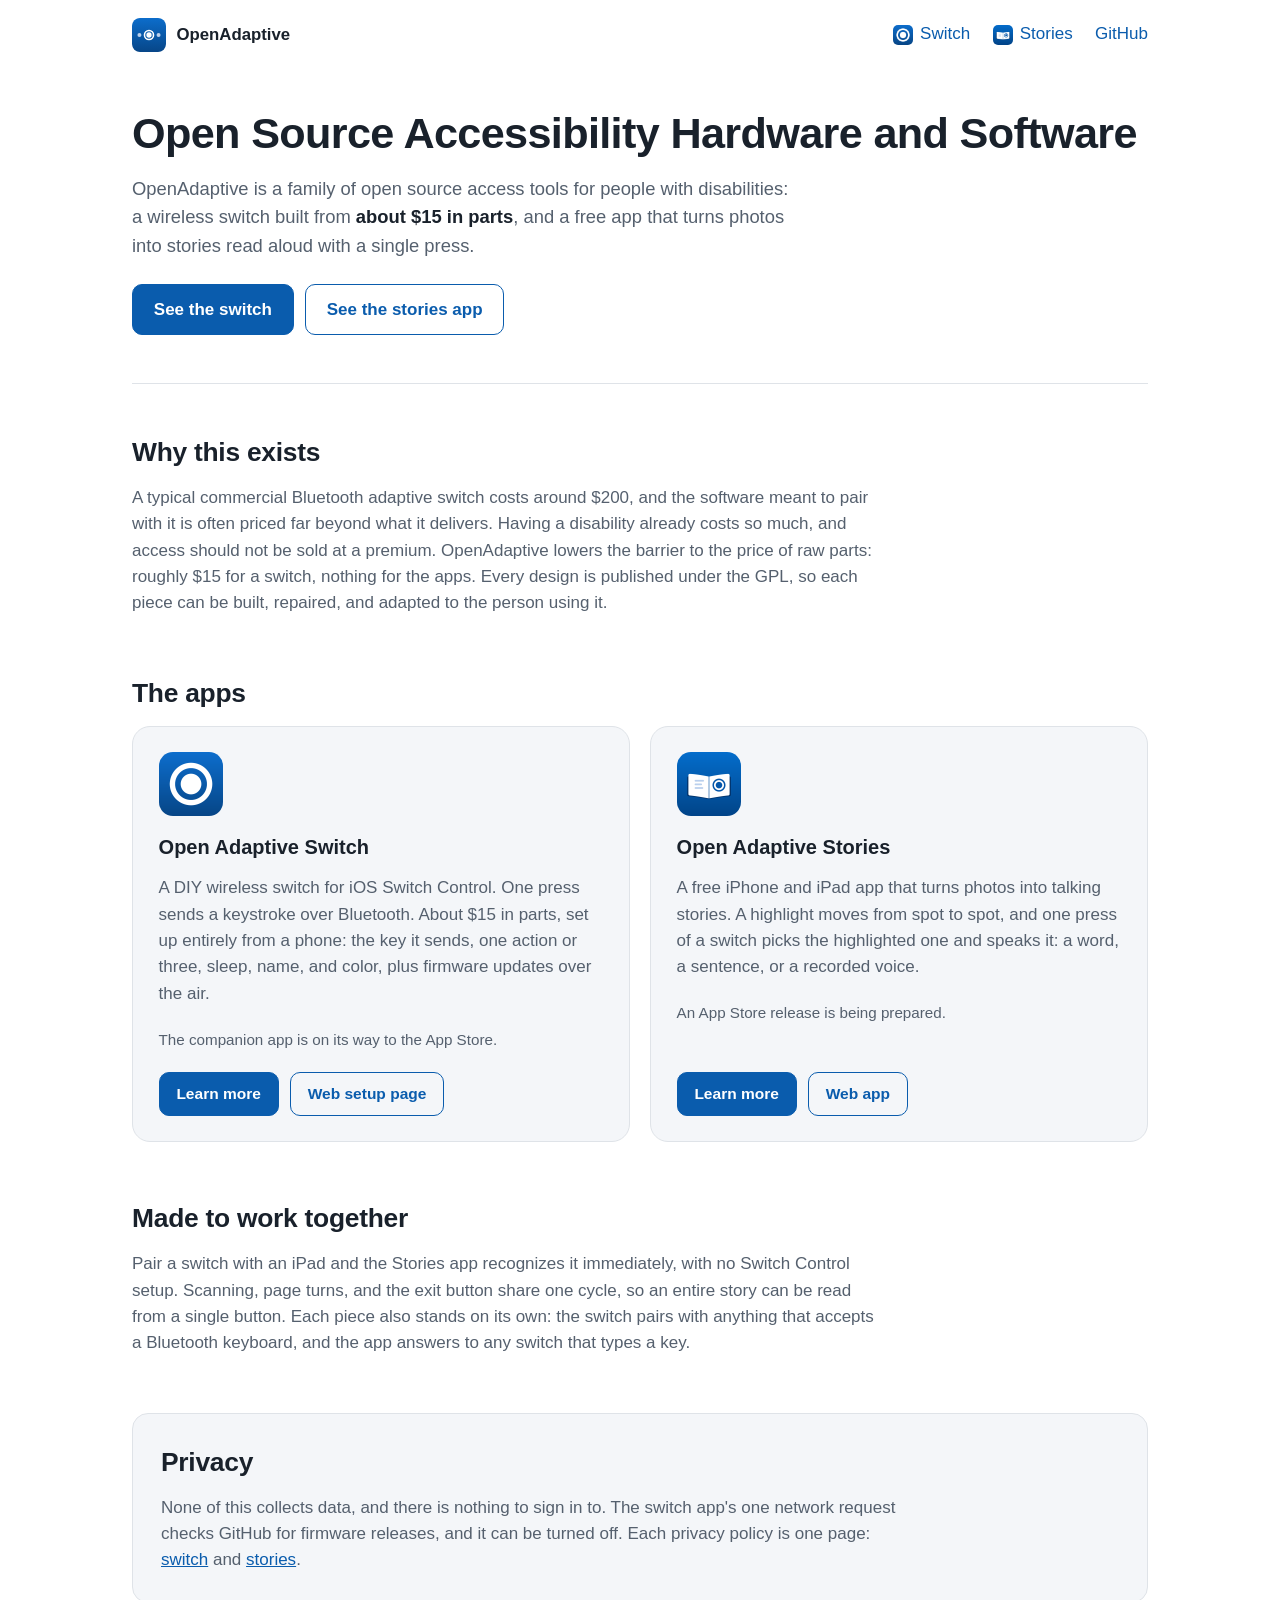
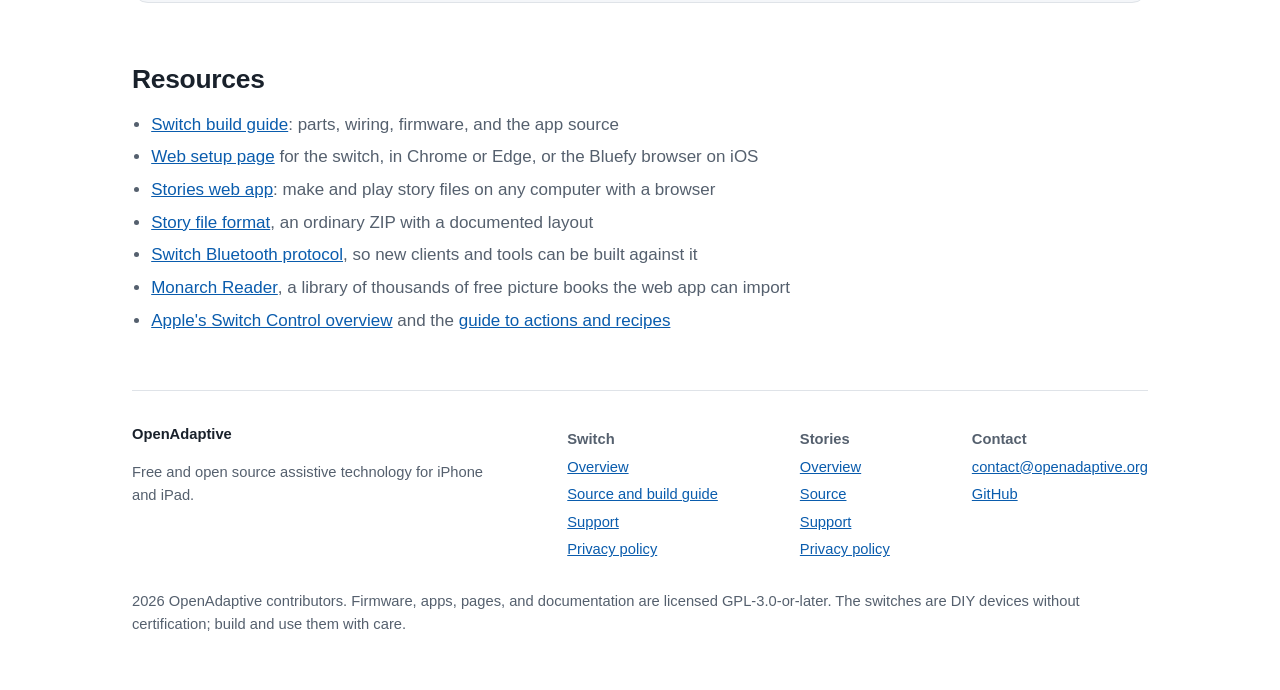
==== index.html @ c59f686b "Open Adaptive site: home, switch and stories pages, hosted web app, privacy and support" ====
<!DOCTYPE html>
<html lang="en">
<head>
<meta charset="utf-8">
<meta name="viewport" content="width=device-width, initial-scale=1">
<title>OpenAdaptive: Open Source Accessibility Hardware and Software</title>
<meta name="description" content="OpenAdaptive makes free, open source assistive technology: a DIY Bluetooth accessibility switch built from about $15 in parts, and a free app that turns photos into stories read aloud with a single switch press.">
<link rel="canonical" href="https://openadaptive.org/">
<link rel="stylesheet" href="/assets/site.css">
<link rel="icon" type="image/png" sizes="32x32" href="/assets/favicon-32.png">
<link rel="icon" type="image/svg+xml" href="/assets/logo.svg">
<link rel="apple-touch-icon" href="/assets/apple-touch-icon.png">
<meta property="og:type" content="website">
<meta property="og:site_name" content="OpenAdaptive">
<meta property="og:title" content="OpenAdaptive: Open Source Accessibility Hardware and Software">
<meta property="og:description" content="A DIY Bluetooth accessibility switch built from about $15 in parts, and a free app that turns photos into talking stories. All open source.">
<meta property="og:url" content="https://openadaptive.org/">
<meta property="og:image" content="https://openadaptive.org/assets/og-image.png">
<meta property="og:image:width" content="1200">
<meta property="og:image:height" content="630">
<meta name="twitter:card" content="summary_large_image">
<meta name="twitter:title" content="OpenAdaptive: Open Source Accessibility Hardware and Software">
<meta name="twitter:description" content="A DIY Bluetooth accessibility switch built from about $15 in parts, and a free app that turns photos into talking stories. All open source.">
<meta name="twitter:image" content="https://openadaptive.org/assets/og-image.png">
<script type="application/ld+json">
{
  "@context": "https://schema.org",
  "@graph": [
    {
      "@type": "WebSite",
      "@id": "https://openadaptive.org/#website",
      "url": "https://openadaptive.org/",
      "name": "OpenAdaptive",
      "description": "Free, open source assistive technology for iPhone and iPad: a DIY Bluetooth accessibility switch and apps built to work with it."
    },
    {
      "@type": "MobileApplication",
      "name": "Open Adaptive Switch",
      "operatingSystem": "iOS",
      "applicationCategory": "UtilitiesApplication",
      "description": "A DIY Bluetooth accessibility switch for iOS Switch Control, with a free companion app for setup and firmware updates.",
      "url": "https://openadaptive.org/switch/",
      "offers": { "@type": "Offer", "price": "0", "priceCurrency": "USD" },
      "license": "https://www.gnu.org/licenses/gpl-3.0.html",
      "sameAs": ["https://github.com/mikavj/open-adaptive-switch", "https://openadaptiveswitch.com/"]
    },
    {
      "@type": "MobileApplication",
      "name": "Open Adaptive Stories",
      "operatingSystem": "iOS",
      "applicationCategory": "EducationalApplication",
      "description": "A free iPhone and iPad app that turns photos into stories read aloud with an adaptive switch.",
      "url": "https://openadaptive.org/stories/",
      "offers": { "@type": "Offer", "price": "0", "priceCurrency": "USD" },
      "license": "https://www.gnu.org/licenses/gpl-3.0.html",
      "sameAs": ["https://github.com/mikavj/open-adaptive-stories"]
    }
  ]
}
</script>
</head>
<body>
<a class="skip" href="#main">Skip to content</a>

<div class="shell">
  <header class="top">
    <img src="/assets/logo.svg" alt="" width="34" height="34">
    <a class="name" href="/">OpenAdaptive</a>
    <nav aria-label="Main">
      <a href="/switch/"><img src="/assets/switch-icon.png" alt="" width="20" height="20">Switch</a>
      <a href="/stories/"><img src="/assets/stories-icon.png" alt="" width="20" height="20">Stories</a>
      <a href="https://github.com/mikavj">GitHub</a>
    </nav>
  </header>

  <main id="main">
    <div class="hero">
      <h1>Open Source Accessibility Hardware and Software</h1>
      <p class="lede">OpenAdaptive is a family of open source access tools
      for people with disabilities: a wireless switch built from
      <strong>about $15 in parts</strong>, and a free app that turns
      photos into stories read aloud with a single press.</p>
      <div class="actions">
        <a class="btn" href="/switch/">See the switch</a>
        <a class="btn ghost" href="/stories/">See the stories app</a>
      </div>
    </div>

    <section aria-labelledby="why">
      <h2 id="why">Why this exists</h2>
      <p class="sect-lede">A typical commercial Bluetooth adaptive switch
      costs around $200, and the software meant to pair with it is often
      priced far beyond what it delivers. Having a disability already
      costs so much, and access should not be sold at a premium. OpenAdaptive lowers the barrier to
      the price of raw parts: roughly $15 for a switch, nothing for the
      apps. Every design is published under the GPL, so each piece can be
      built, repaired, and adapted to the person using it.</p>
    </section>

    <section aria-labelledby="apps">
      <h2 id="apps">The apps</h2>
      <div class="apps">
        <div class="app-card">
          <img src="/assets/switch-icon.png" alt="" width="64" height="64">
          <h3>Open Adaptive Switch</h3>
          <p>A DIY wireless switch for iOS Switch Control. One press
          sends a keystroke over Bluetooth. About $15 in parts, set up
          entirely from a phone: the key it sends, one action or three,
          sleep, name, and color, plus firmware updates over the air.</p>
          <p class="soon" style="margin:0 0 0.9rem">The companion app is on
          its way to the App Store.</p>
          <div class="actions">
            <a class="btn" href="/switch/">Learn more</a>
            <a class="btn ghost" href="https://mikavj.github.io/open-adaptive-switch/">Web setup page</a>
          </div>
        </div>
        <div class="app-card">
          <img src="/assets/stories-icon.png" alt="" width="64" height="64">
          <h3>Open Adaptive Stories</h3>
          <p>A free iPhone and iPad app that turns photos into talking
          stories. A highlight moves from spot to spot, and one press of
          a switch picks the highlighted one and speaks it: a word, a
          sentence, or a recorded voice.</p>
          <p class="soon" style="margin:0 0 0.9rem">An App Store release is
          being prepared.</p>
          <div class="actions">
            <a class="btn" href="/stories/">Learn more</a>
            <a class="btn ghost" href="/stories/app/">Web app</a>
          </div>
        </div>
      </div>
    </section>

    <section aria-labelledby="together">
      <h2 id="together">Made to work together</h2>
      <p class="sect-lede">Pair a switch with an iPad and the Stories app
      recognizes it immediately, with no Switch Control setup. Scanning,
      page turns, and the exit button share one cycle, so an entire story
      can be read from a single button. Each piece also stands on its
      own: the switch pairs with anything that accepts a Bluetooth
      keyboard, and the app answers to any switch that types a key.</p>
    </section>

    <section aria-labelledby="privacy">
      <div class="quiet">
        <h2 id="privacy">Privacy</h2>
        <p class="sect-lede" style="margin-bottom:0">None of this collects
        data, and there is nothing to sign in to. The switch app's one
        network request checks GitHub for firmware releases, and it can be
        turned off. Each privacy policy is one page:
        <a href="https://openadaptiveswitch.com/privacy/">switch</a>
        and <a href="/stories/privacy/">stories</a>.</p>
      </div>
    </section>

    <section aria-labelledby="resources">
      <h2 id="resources">Resources</h2>
      <ul class="links">
        <li><a href="https://github.com/mikavj/open-adaptive-switch">Switch build guide</a>: parts, wiring, firmware, and the app source</li>
        <li><a href="https://mikavj.github.io/open-adaptive-switch/">Web setup page</a> for the switch, in Chrome or Edge, or the Bluefy browser on iOS</li>
        <li><a href="/stories/app/">Stories web app</a>: make and play story files on any computer with a browser</li>
        <li><a href="https://github.com/mikavj/open-adaptive-stories/blob/main/docs/format.md">Story file format</a>, an ordinary ZIP with a documented layout</li>
        <li><a href="https://github.com/mikavj/open-adaptive-switch/blob/main/docs/ble-protocol.md">Switch Bluetooth protocol</a>, so new clients and tools can be built against it</li>
        <li><a href="https://monarchreader.com">Monarch Reader</a>, a library of thousands of free picture books the web app can import</li>
        <li><a href="https://support.apple.com/en-us/119835">Apple's Switch Control overview</a> and the <a href="https://support.apple.com/guide/iphone/use-switch-control-iph8de250c54/ios">guide to actions and recipes</a></li>
      </ul>
    </section>
  </main>

  <footer>
    <div class="cols">
      <div>
        <strong style="color:var(--fg)">OpenAdaptive</strong>
        <p style="max-width:24em">Free and open source assistive technology
        for iPhone and iPad.</p>
      </div>
      <ul>
        <li><strong>Switch</strong></li>
        <li><a href="/switch/">Overview</a></li>
        <li><a href="https://github.com/mikavj/open-adaptive-switch">Source and build guide</a></li>
        <li><a href="https://openadaptiveswitch.com/support/">Support</a></li>
        <li><a href="https://openadaptiveswitch.com/privacy/">Privacy policy</a></li>
      </ul>
      <ul>
        <li><strong>Stories</strong></li>
        <li><a href="/stories/">Overview</a></li>
        <li><a href="https://github.com/mikavj/open-adaptive-stories">Source</a></li>
        <li><a href="/stories/support/">Support</a></li>
        <li><a href="/stories/privacy/">Privacy policy</a></li>
      </ul>
      <ul>
        <li><strong>Contact</strong></li>
        <li><a href="mailto:contact@openadaptive.org">contact@openadaptive.org</a></li>
        <li><a href="https://github.com/mikavj">GitHub</a></li>
      </ul>
    </div>
    <p class="fine">2026 OpenAdaptive contributors. Firmware, apps, pages,
    and documentation are licensed GPL-3.0-or-later. The switches are DIY
    devices without certification; build and use them with care.</p>
  </footer>
</div>

</body>
</html>
---- assets/site.css ----
:root {
  --bg: #ffffff; --fg: #19212b; --muted: #55606e;
  --accent: #0a5cad; --accent-fg: #ffffff;
  --card: #f4f6f9; --line: #dfe3e8; --frame: #10151c;
}
@media (prefers-color-scheme: dark) {
  :root {
    --bg: #14171a; --fg: #e8eaed; --muted: #9aa4b0;
    --accent: #4d9fe8; --accent-fg: #0d1117;
    --card: #1d2126; --line: #32383f; --frame: #000000;
  }
}
* { box-sizing: border-box; }
html { scroll-behavior: smooth; }
@media (prefers-reduced-motion: reduce) { html { scroll-behavior: auto; } }
body {
  margin: 0; background: var(--bg); color: var(--fg);
  font-family: -apple-system, BlinkMacSystemFont, "Segoe UI", Roboto, "Helvetica Neue", sans-serif;
  font-size: 17px; line-height: 1.55;
  -webkit-font-smoothing: antialiased;
}
.shell { max-width: 66rem; margin: 0 auto; padding: 0 1.25rem; }
.shell.narrow { max-width: 46rem; }
a { color: var(--accent); }
a:focus-visible, button:focus-visible, summary:focus-visible {
  outline: 3px solid var(--accent); outline-offset: 2px; border-radius: 4px;
}
.skip {
  position: absolute; left: -999px; top: 0; background: var(--accent);
  color: var(--accent-fg); padding: 0.5rem 1rem; z-index: 10;
}
.skip:focus { left: 0; }

.top { display: flex; align-items: center; gap: 0.65rem; padding: 1.1rem 0; flex-wrap: wrap; }
.top img { width: 34px; height: 34px; border-radius: 8px; }
.top .name { font-weight: 650; font-size: 1.05rem; color: var(--fg); text-decoration: none; }
.top nav { margin-left: auto; display: flex; align-items: center; gap: 1.4rem; }
.top nav a {
  text-decoration: none; font-weight: 500;
  display: inline-flex; align-items: center; gap: 0.45rem;
}
.top nav a img { width: 20px; height: 20px; border-radius: 5px; flex: none; }
.top nav a[aria-current="page"] { color: var(--fg); }

.hero { padding: 2.5rem 0 3rem; border-bottom: 1px solid var(--line); margin-bottom: 3rem; }
.hero.split { display: grid; grid-template-columns: 7fr 4fr; gap: 2.5rem; align-items: center; }
h1 { font-size: clamp(1.9rem, 4.5vw, 2.7rem); line-height: 1.15; margin: 0 0 1rem; letter-spacing: -0.015em; }
.lede { font-size: 1.15rem; color: var(--muted); margin: 0 0 1.5rem; max-width: 36em; }
.lede strong { color: var(--fg); font-weight: 600; }
.actions { display: flex; flex-wrap: wrap; gap: 0.7rem; align-items: center; }
.btn {
  display: inline-block; padding: 0.7rem 1.3rem; border-radius: 10px;
  border: 1.5px solid var(--accent); background: var(--accent);
  color: var(--accent-fg); text-decoration: none; font-weight: 600;
}
.btn.ghost { background: transparent; color: var(--accent); }
.soon { margin: 0.9rem 0 0; font-size: 0.95rem; color: var(--muted); }

.hero-icon { width: 168px; height: 168px; border-radius: 38px; box-shadow: 0 18px 40px rgba(10, 25, 45, 0.25); margin: 0 auto; display: block; }
.hero-photo {
  display: block; width: 100%; max-width: 380px; height: auto; margin: 0 auto;
  filter: drop-shadow(0 22px 26px rgba(5, 30, 70, 0.35));
}

section { margin: 0 0 3.5rem; }
h2 { font-size: 1.65rem; letter-spacing: -0.01em; margin: 0 0 0.75rem; }
h3 { font-size: 1.15rem; margin: 0 0 0.35rem; }
.sect-lede { color: var(--muted); max-width: 44em; margin: 0 0 1.75rem; }
.sect-lede a { font-weight: 500; }
.links { color: var(--muted); margin: 0 0 1.75rem; padding-left: 1.2rem; }
.links li { margin: 0.4rem 0; }
.links a { font-weight: 500; }

.apps { display: grid; grid-template-columns: repeat(auto-fit, minmax(19rem, 1fr)); gap: 1.25rem; }
.app-card {
  background: var(--card); border: 1px solid var(--line); border-radius: 18px;
  padding: 1.6rem; display: flex; flex-direction: column; gap: 0.4rem;
}
.app-card img { width: 64px; height: 64px; border-radius: 14px; margin-bottom: 0.6rem; }
.app-card h3 { font-size: 1.25rem; }
.app-card p { margin: 0 0 0.9rem; color: var(--muted); }
.app-card .actions { margin-top: auto; }
.app-card .btn { padding: 0.55rem 1.05rem; font-size: 0.97rem; }

.features { display: grid; grid-template-columns: repeat(auto-fit, minmax(16rem, 1fr)); gap: 1rem; }
.feature { background: var(--card); border: 1px solid var(--line); border-radius: 14px; padding: 1.25rem 1.25rem 1.1rem; }
.feature svg { color: var(--accent); margin-bottom: 0.55rem; }
.feature h3 { font-size: 1.02rem; margin: 0 0 0.35rem; }
.feature p { margin: 0; color: var(--muted); font-size: 0.97rem; }

.quiet { background: var(--card); border: 1px solid var(--line); border-radius: 16px; padding: 1.75rem; }
.quiet p:last-child { margin-bottom: 0; }

.contact { background: var(--card); border: 1px solid var(--line); border-radius: 16px; padding: 1.5rem 1.5rem 1.4rem; }
.contact p { color: var(--muted); }
.contact .btn { margin: 0.4rem 0.4rem 0.2rem 0; }

.faq details { border-bottom: 1px solid var(--line); padding: 0.35rem 0; }
.faq summary {
  cursor: pointer; font-weight: 600; padding: 0.55rem 0; list-style: none;
  display: flex; justify-content: space-between; align-items: center; gap: 1rem;
}
.faq summary::-webkit-details-marker { display: none; }
.faq summary::after { content: "+"; color: var(--accent); font-size: 1.3rem; font-weight: 400; flex: none; }
.faq details[open] summary::after { content: "\2212"; }
.faq details p, .faq details li { color: var(--muted); max-width: 46em; }
.faq details p { margin: 0 0 0.9rem; }
.faq details ul { margin: 0 0 0.9rem; padding-left: 1.2rem; }

.cta { text-align: center; padding: 3rem 1.5rem; background: var(--card); border: 1px solid var(--line); border-radius: 18px; }
.cta h2 { margin-bottom: 0.5rem; }
.cta p { color: var(--muted); margin: 0 auto 1.5rem; max-width: 36em; }

.page-title { font-size: 2rem; letter-spacing: -0.015em; margin: 1.75rem 0 0.35rem; }
.date { color: var(--muted); margin: 0 0 1.5rem; }
main.doc h2 { font-size: 1.25rem; margin: 2rem 0 0.5rem; }
main.doc p { margin: 0.6rem 0; }

footer { border-top: 1px solid var(--line); margin-top: 3.5rem; padding: 2rem 0 2.5rem; color: var(--muted); font-size: 0.92rem; }
footer .cols { display: flex; flex-wrap: wrap; gap: 1rem 3rem; justify-content: space-between; align-items: flex-start; }
footer ul { list-style: none; margin: 0; padding: 0; }
footer li { margin: 0.3rem 0; }
footer .fine { margin-top: 1.5rem; }

@media (max-width: 760px) {
  .hero.split { grid-template-columns: 1fr; gap: 2rem; }
  .hero-icon { width: 128px; height: 128px; border-radius: 29px; }
}
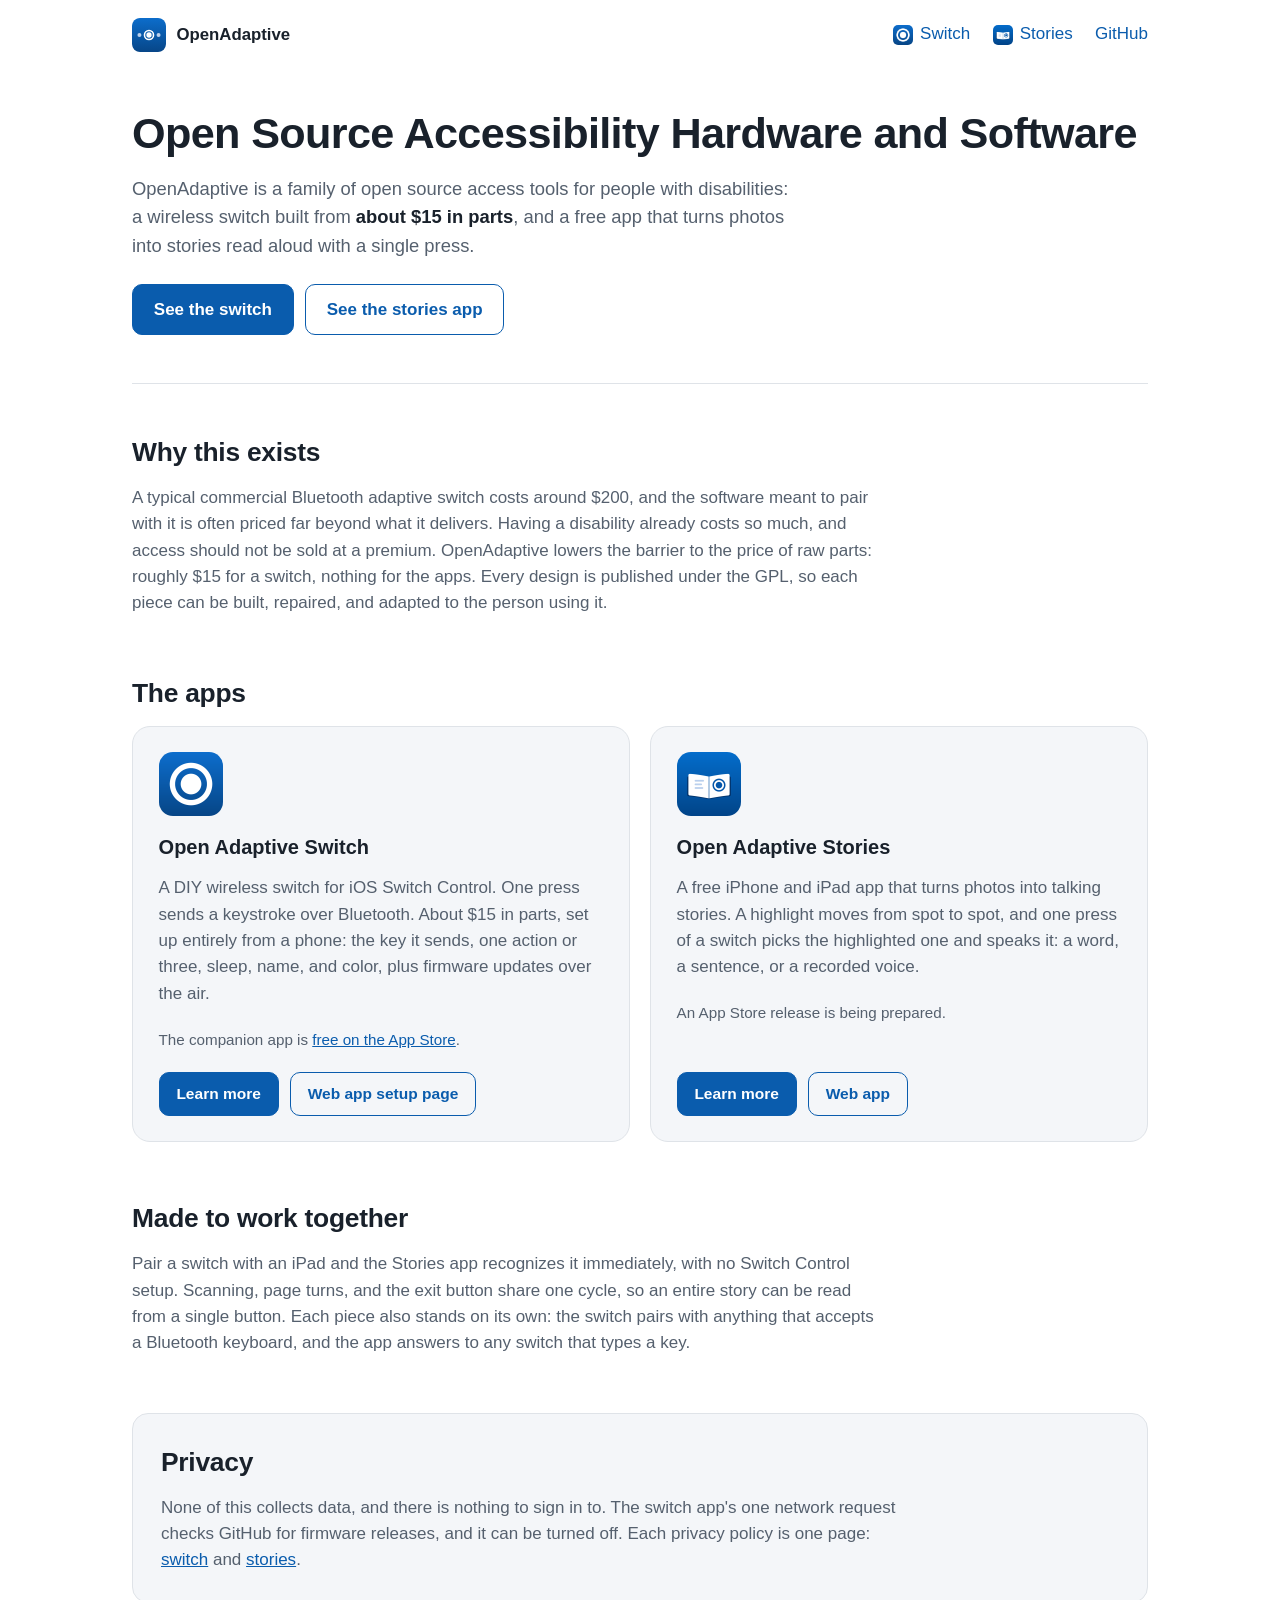
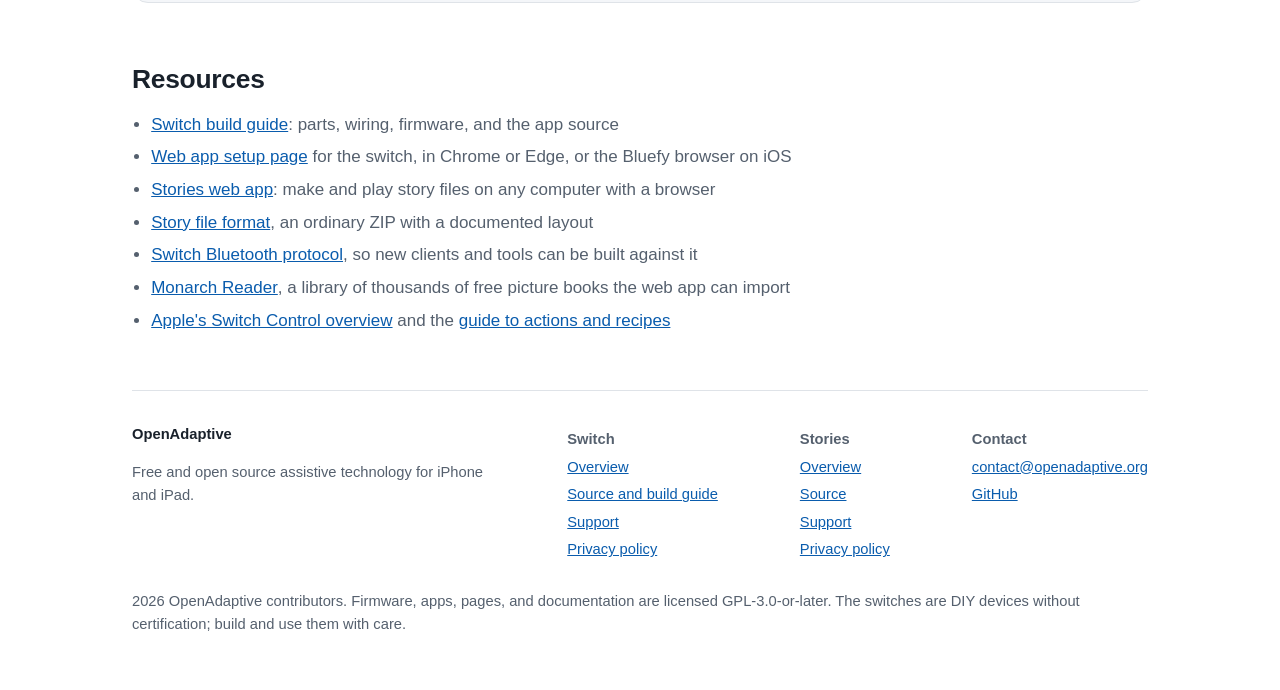
==== commit 2b3ced1a: "Merge switch site onto openadaptive.org, App Store launch updates" ====
--- a/index.html
+++ b/index.html
@@ -107,11 +107,12 @@
           sends a keystroke over Bluetooth. About $15 in parts, set up
           entirely from a phone: the key it sends, one action or three,
           sleep, name, and color, plus firmware updates over the air.</p>
-          <p class="soon" style="margin:0 0 0.9rem">The companion app is on
-          its way to the App Store.</p>
+          <p class="soon" style="margin:0 0 0.9rem">The companion app is
+          <a href="https://apps.apple.com/us/app/open-adaptive-switch/id6788922532">free
+          on the App Store</a>.</p>
           <div class="actions">
             <a class="btn" href="/switch/">Learn more</a>
-            <a class="btn ghost" href="https://mikavj.github.io/open-adaptive-switch/">Web setup page</a>
+            <a class="btn ghost" href="https://mikavj.github.io/open-adaptive-switch/">Web app setup page</a>
           </div>
         </div>
         <div class="app-card">
@@ -148,7 +149,7 @@
         data, and there is nothing to sign in to. The switch app's one
         network request checks GitHub for firmware releases, and it can be
         turned off. Each privacy policy is one page:
-        <a href="https://openadaptiveswitch.com/privacy/">switch</a>
+        <a href="/switch/privacy/">switch</a>
         and <a href="/stories/privacy/">stories</a>.</p>
       </div>
     </section>
@@ -157,7 +158,7 @@
       <h2 id="resources">Resources</h2>
       <ul class="links">
         <li><a href="https://github.com/mikavj/open-adaptive-switch">Switch build guide</a>: parts, wiring, firmware, and the app source</li>
-        <li><a href="https://mikavj.github.io/open-adaptive-switch/">Web setup page</a> for the switch, in Chrome or Edge, or the Bluefy browser on iOS</li>
+        <li><a href="https://mikavj.github.io/open-adaptive-switch/">Web app setup page</a> for the switch, in Chrome or Edge, or the Bluefy browser on iOS</li>
         <li><a href="/stories/app/">Stories web app</a>: make and play story files on any computer with a browser</li>
         <li><a href="https://github.com/mikavj/open-adaptive-stories/blob/main/docs/format.md">Story file format</a>, an ordinary ZIP with a documented layout</li>
         <li><a href="https://github.com/mikavj/open-adaptive-switch/blob/main/docs/ble-protocol.md">Switch Bluetooth protocol</a>, so new clients and tools can be built against it</li>
@@ -178,8 +179,8 @@
         <li><strong>Switch</strong></li>
         <li><a href="/switch/">Overview</a></li>
         <li><a href="https://github.com/mikavj/open-adaptive-switch">Source and build guide</a></li>
-        <li><a href="https://openadaptiveswitch.com/support/">Support</a></li>
-        <li><a href="https://openadaptiveswitch.com/privacy/">Privacy policy</a></li>
+        <li><a href="/switch/support/">Support</a></li>
+        <li><a href="/switch/privacy/">Privacy policy</a></li>
       </ul>
       <ul>
         <li><strong>Stories</strong></li>
--- a/assets/site.css
+++ b/assets/site.css
@@ -61,6 +61,19 @@
   display: block; width: 100%; max-width: 380px; height: auto; margin: 0 auto;
   filter: drop-shadow(0 22px 26px rgba(5, 30, 70, 0.35));
 }
+.phone {
+  border: 9px solid var(--frame); border-radius: 2.6rem; overflow: hidden;
+  background: #000; box-shadow: 0 22px 45px rgba(10, 25, 45, 0.28);
+}
+.phone img { display: block; width: 100%; height: auto; }
+.hero-visual { position: relative; max-width: 280px; margin: 0 auto; }
+.hero-visual .overlay {
+  position: absolute; left: -21%; bottom: -4%; width: 74%; height: auto;
+  filter: drop-shadow(0 14px 18px rgba(5, 30, 70, 0.45));
+}
+.split { display: grid; grid-template-columns: 4fr 7fr; gap: 2.5rem; align-items: center; }
+.split .phone { max-width: 250px; margin: 0 auto; }
+.btn.soon-tag { background: transparent; border-color: var(--line); color: var(--muted); cursor: default; }
 
 section { margin: 0 0 3.5rem; }
 h2 { font-size: 1.65rem; letter-spacing: -0.01em; margin: 0 0 0.75rem; }
@@ -123,6 +136,8 @@
 footer .fine { margin-top: 1.5rem; }
 
 @media (max-width: 760px) {
-  .hero.split { grid-template-columns: 1fr; gap: 2rem; }
+  .hero.split, .split { grid-template-columns: 1fr; gap: 2rem; }
+  .split .phone { order: 2; }
   .hero-icon { width: 128px; height: 128px; border-radius: 29px; }
+  .hero-visual { max-width: 230px; }
 }
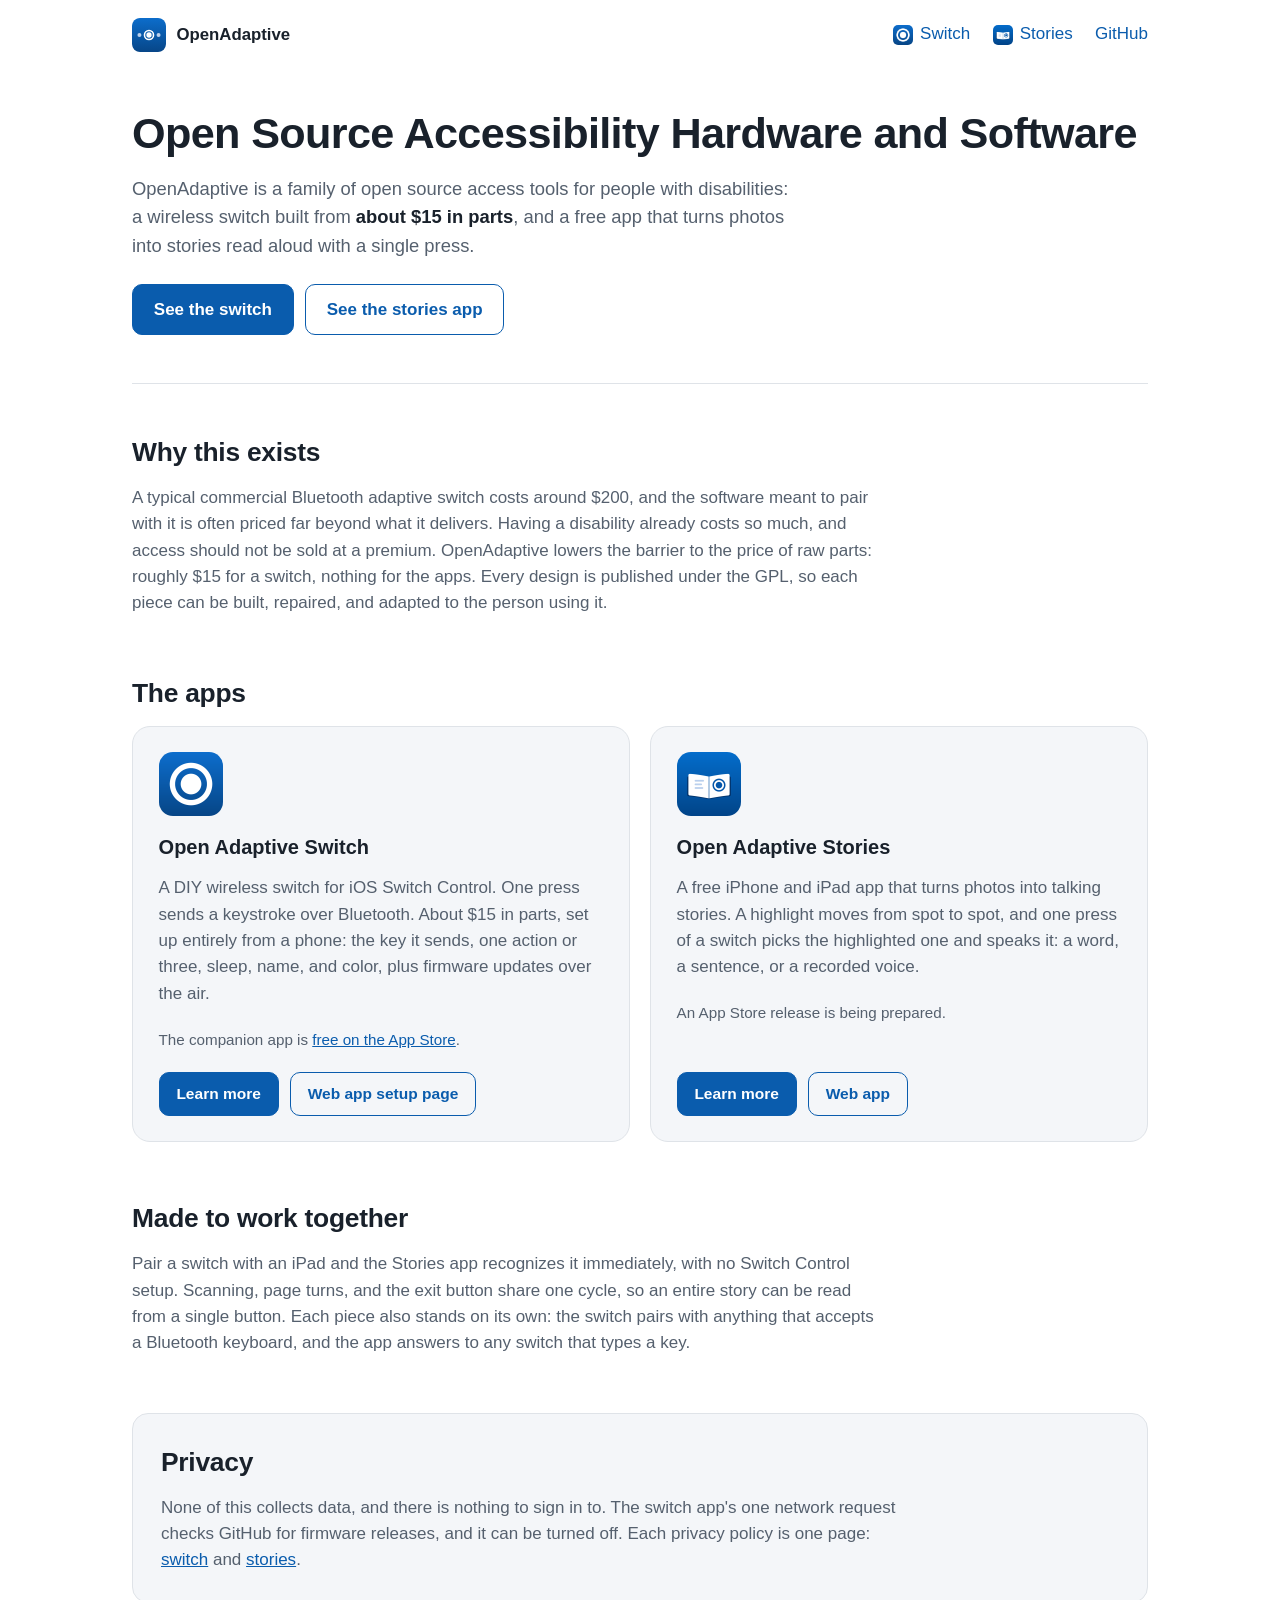
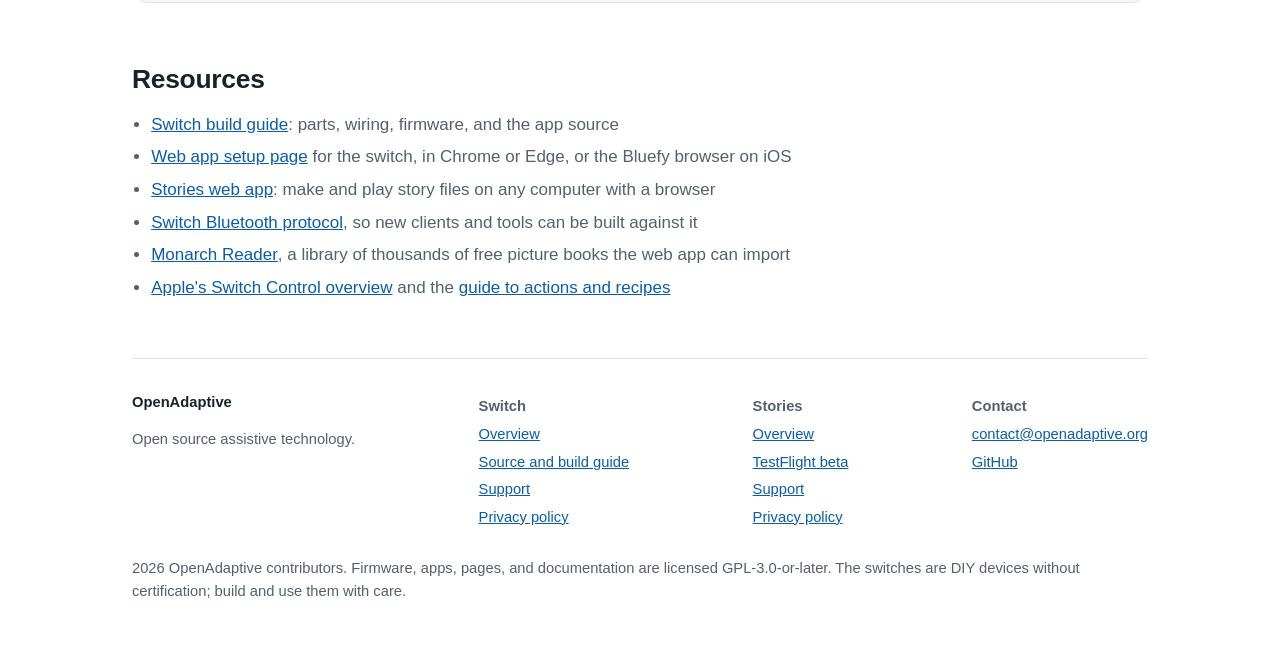
==== commit c604b0a5: "Add concepts pages with the Interactive Dollhouse, new mission line, remove links to the removed rep" ====
--- a/index.html
+++ b/index.html
@@ -51,9 +51,7 @@
       "applicationCategory": "EducationalApplication",
       "description": "A free iPhone and iPad app that turns photos into stories read aloud with an adaptive switch.",
       "url": "https://openadaptive.org/stories/",
-      "offers": { "@type": "Offer", "price": "0", "priceCurrency": "USD" },
-      "license": "https://www.gnu.org/licenses/gpl-3.0.html",
-      "sameAs": ["https://github.com/mikavj/open-adaptive-stories"]
+      "offers": { "@type": "Offer", "price": "0", "priceCurrency": "USD" }
     }
   ]
 }
@@ -160,7 +158,6 @@
         <li><a href="https://github.com/mikavj/open-adaptive-switch">Switch build guide</a>: parts, wiring, firmware, and the app source</li>
         <li><a href="https://mikavj.github.io/open-adaptive-switch/">Web app setup page</a> for the switch, in Chrome or Edge, or the Bluefy browser on iOS</li>
         <li><a href="/stories/app/">Stories web app</a>: make and play story files on any computer with a browser</li>
-        <li><a href="https://github.com/mikavj/open-adaptive-stories/blob/main/docs/format.md">Story file format</a>, an ordinary ZIP with a documented layout</li>
         <li><a href="https://github.com/mikavj/open-adaptive-switch/blob/main/docs/ble-protocol.md">Switch Bluetooth protocol</a>, so new clients and tools can be built against it</li>
         <li><a href="https://monarchreader.com">Monarch Reader</a>, a library of thousands of free picture books the web app can import</li>
         <li><a href="https://support.apple.com/en-us/119835">Apple's Switch Control overview</a> and the <a href="https://support.apple.com/guide/iphone/use-switch-control-iph8de250c54/ios">guide to actions and recipes</a></li>
@@ -172,8 +169,7 @@
     <div class="cols">
       <div>
         <strong style="color:var(--fg)">OpenAdaptive</strong>
-        <p style="max-width:24em">Free and open source assistive technology
-        for iPhone and iPad.</p>
+        <p style="max-width:24em">Open source assistive technology.</p>
       </div>
       <ul>
         <li><strong>Switch</strong></li>
@@ -185,7 +181,7 @@
       <ul>
         <li><strong>Stories</strong></li>
         <li><a href="/stories/">Overview</a></li>
-        <li><a href="https://github.com/mikavj/open-adaptive-stories">Source</a></li>
+        <li><a href="https://testflight.apple.com/join/khEAMtPp">TestFlight beta</a></li>
         <li><a href="/stories/support/">Support</a></li>
         <li><a href="/stories/privacy/">Privacy policy</a></li>
       </ul>
--- a/assets/site.css
+++ b/assets/site.css
@@ -74,6 +74,8 @@
 .split { display: grid; grid-template-columns: 4fr 7fr; gap: 2.5rem; align-items: center; }
 .split .phone { max-width: 250px; margin: 0 auto; }
 .btn.soon-tag { background: transparent; border-color: var(--line); color: var(--muted); cursor: default; }
+.appstore-badge { display: block; width: 152.6px; height: 51px; }
+.actions a:has(.appstore-badge) { display: block; flex: none; border-radius: 12px; }
 
 section { margin: 0 0 3.5rem; }
 h2 { font-size: 1.65rem; letter-spacing: -0.01em; margin: 0 0 0.75rem; }
